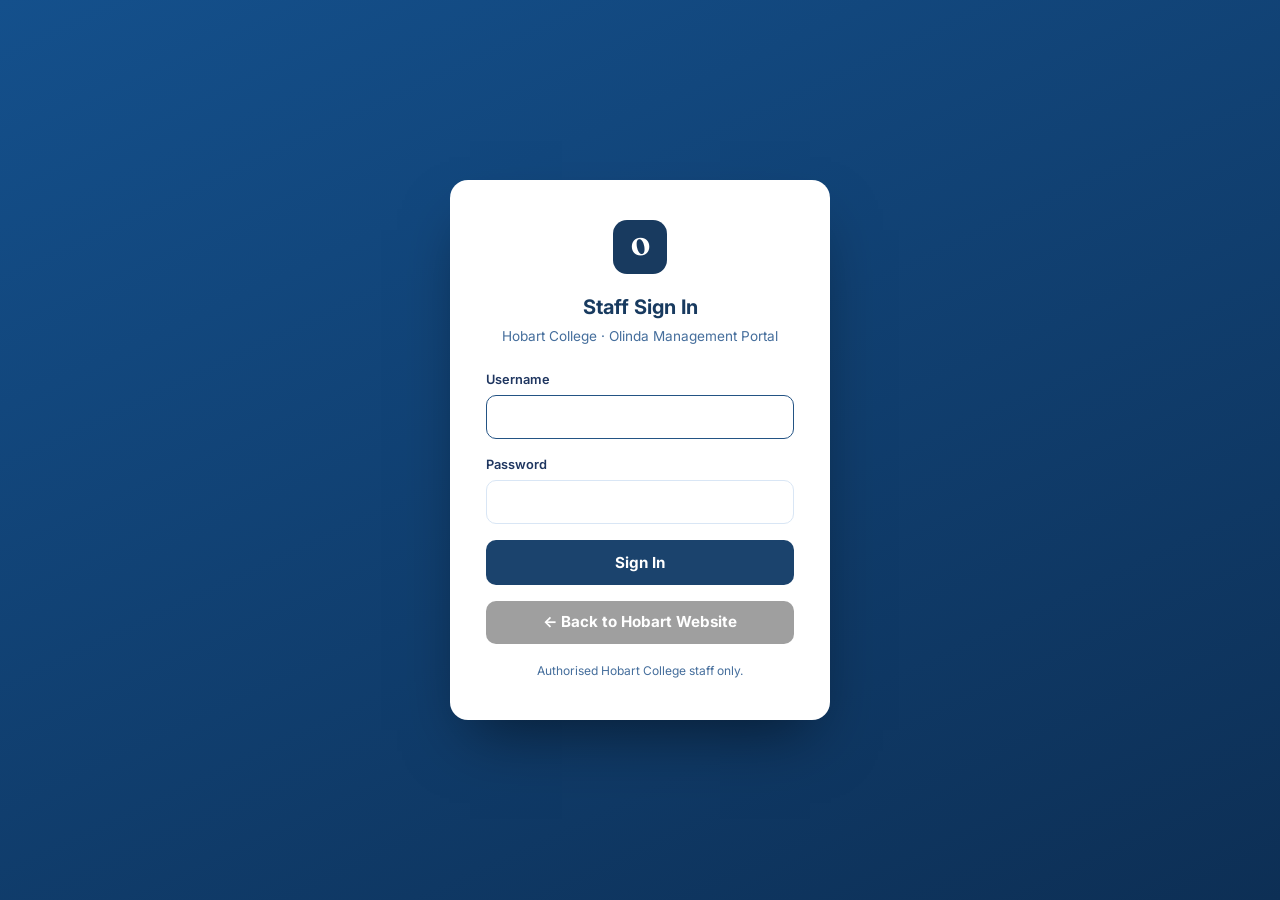
==== frontend/dashboard/index.html @ b5af73e6 "Add dashboard frontend entrypoint" ====
<!DOCTYPE html>
<html lang="en">
<head>
  <meta charset="UTF-8">
  <meta name="viewport" content="width=device-width, initial-scale=1.0">
  <meta http-equiv="refresh" content="0; url=dashboard.html">
  <title>Olinda Dashboard</title>
  <script>
    window.location.replace("dashboard.html");
  </script>
</head>
<body>
  <p>Opening the Olinda dashboard...</p>
  <p><a href="dashboard.html">Continue to the dashboard</a></p>
</body>
</html>
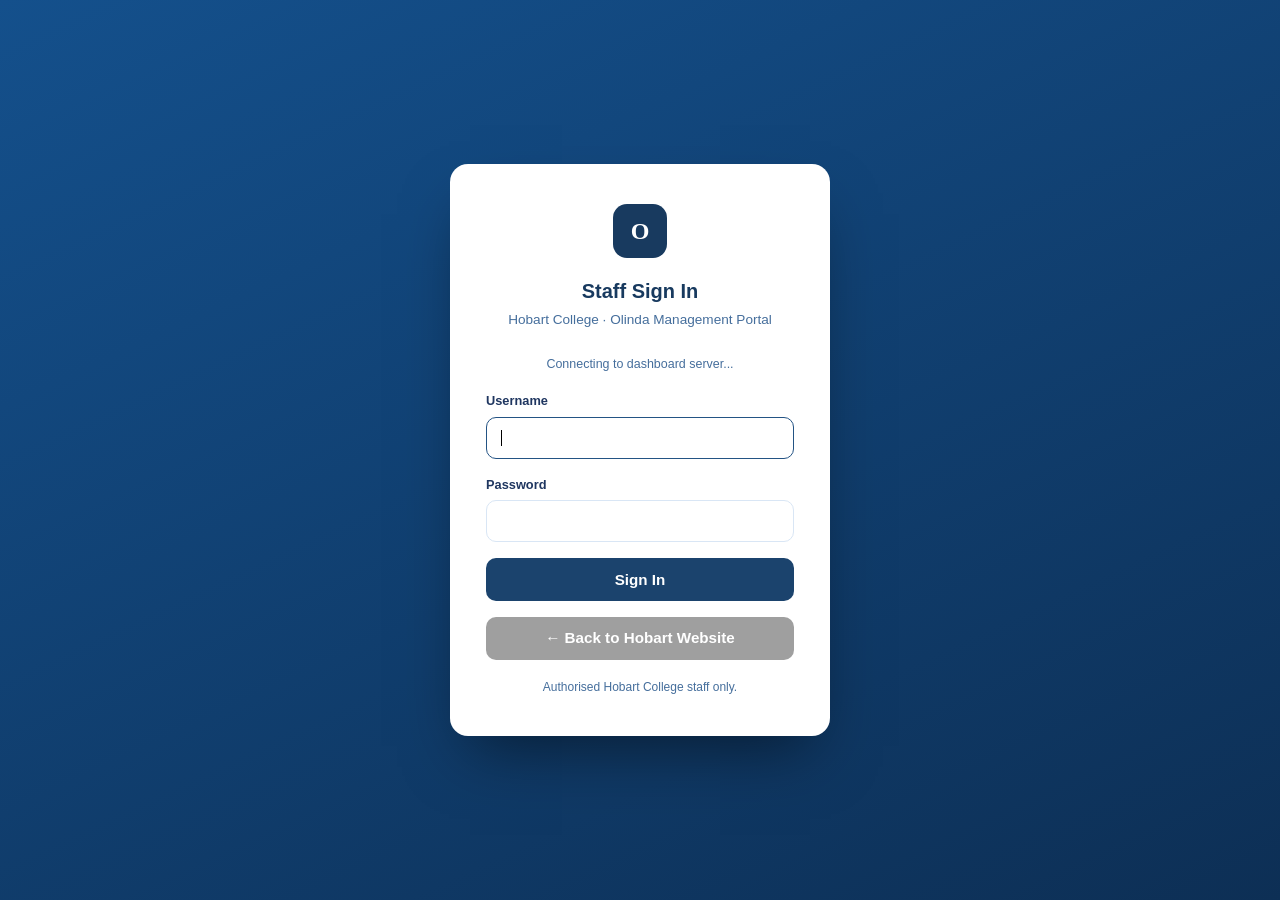
==== commit 7b164b58: "Implement security middleware and rate limiting for chatbot and dashboard servers - Added security.p" ====
--- a/frontend/dashboard/index.html
+++ b/frontend/dashboard/index.html
@@ -5,9 +5,6 @@
   <meta name="viewport" content="width=device-width, initial-scale=1.0">
   <meta http-equiv="refresh" content="0; url=dashboard.html">
   <title>Olinda Dashboard</title>
-  <script>
-    window.location.replace("dashboard.html");
-  </script>
 </head>
 <body>
   <p>Opening the Olinda dashboard...</p>
